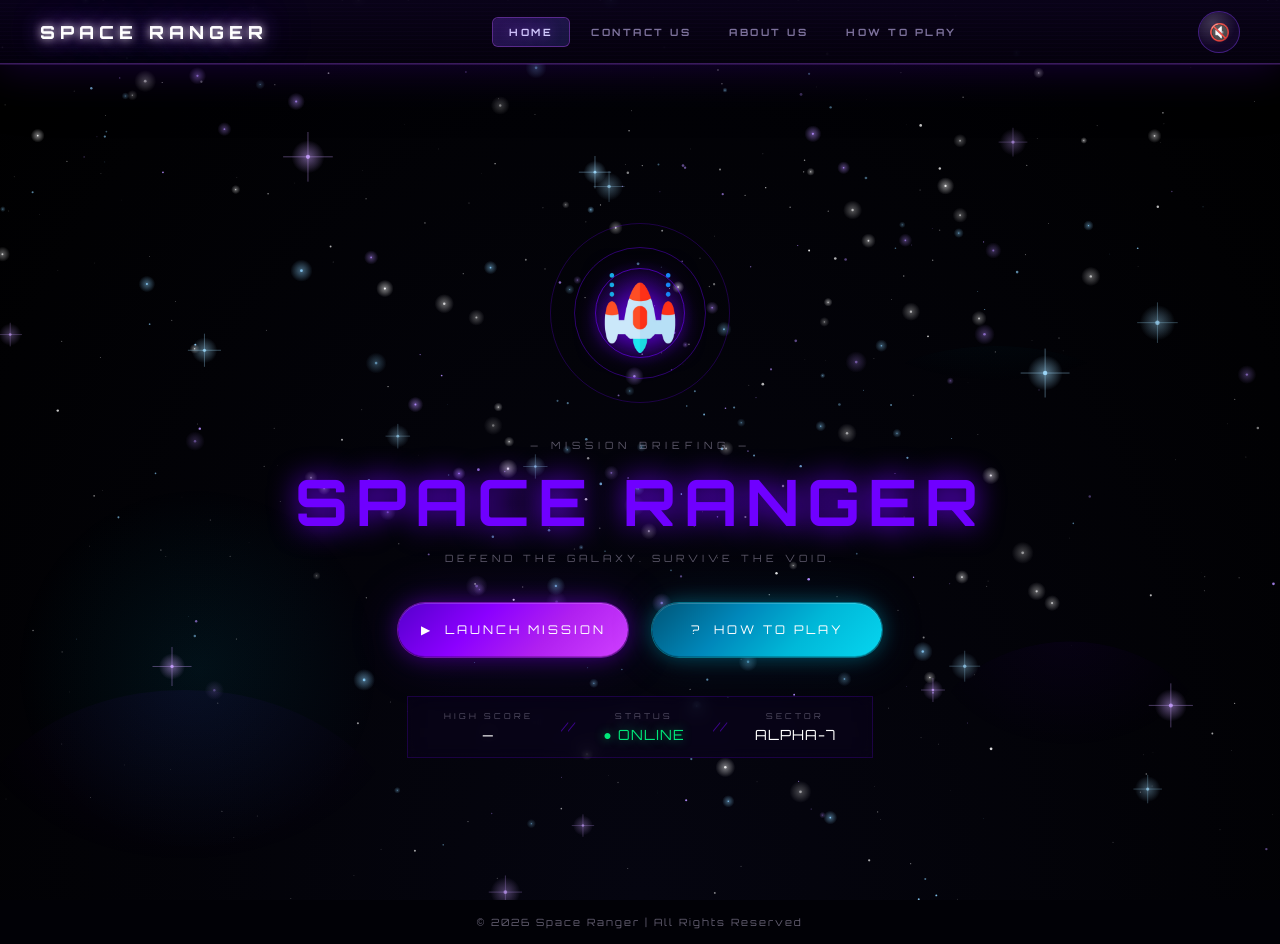
==== html/index.html @ 92e622e8 "final web assignment push" ====
<!DOCTYPE html>
<html lang="en">

<head>
    <meta charset="UTF-8">
    <meta name="viewport" content="width=device-width, initial-scale=1.0, maximum-scale=1.0">
    <title>Space Ranger</title>
    <link rel="preconnect" href="https://fonts.googleapis.com">
    <link rel="preconnect" href="https://fonts.gstatic.com" crossorigin>
    <link href="https://fonts.googleapis.com/css2?family=Share+Tech+Mono&display=swap" rel="stylesheet">
    <link rel="stylesheet" href="../css/game.css">
    <link rel="stylesheet" href="../css/index.css">
    <link rel="stylesheet" href="../css/contact.css">
    <link rel="stylesheet" href="../css/shared.css">
</head>

<body>

    <!-- ORIGINAL star canvas — untouched -->
    <canvas id="stars"></canvas>

    <!-- ORIGINAL header — untouched -->
    <header>
        <div class="logo">SPACE RANGER</div>

        <nav class="nav-links">
            <a href="index.html">Home</a>
            <a href="contact.html">Contact Us</a>
            <a href="about.html">About Us</a>
            <a href="how2play.html">How to play</a>
        </nav>

        <div class="music-controls">
            <button id="musicToggle" class="music-btn">🔇</button>
            <audio id="bgMusic" loop>
                <source src="../WebPictures/bg-music.mp3" type="audio/mpeg">
            </audio>
        </div>
    
    <!-- Mobile hamburger -->
    <button class="hamburger" id="hamburgerBtn" aria-label="Menu">
        <span></span><span></span><span></span>
    </button>
</header>

<!-- Mobile nav drawer (outside header) -->
<nav class="mobile-nav-drawer" id="mobileNavDrawer">
    <a href="index.html">Home</a>
    <a href="contact.html">Contact Us</a>
    <a href="about.html">About Us</a>
    <a href="how2play.html">How to play</a>
</nav>

    <!-- REDESIGNED hero section -->
    <section class="hero">

        <!-- Ship display with rings -->
        <div class="ship-container">
            <div class="ship-ring ship-ring--outer"></div>
            <div class="ship-ring ship-ring--mid"></div>
            <div class="ship-ring ship-ring--inner"></div>
            <div class="ship-glow"></div>
            <img src="../WebPictures/shooter.png" class="ship-img" alt="Space Ranger ship">
        </div>

        <!-- Title -->
        <div class="title-block">
            <p class="title-eyebrow">— MISSION BRIEFING —</p>
            <h1 class="heroTitle">SPACE RANGER</h1>
            <p class="title-sub">DEFEND THE GALAXY. SURVIVE THE VOID.</p>
        </div>

        <!-- Buttons -->
        <div class="btn-group">
            <button onclick="location.href='game.html'" class="heroBtn heroBtn--primary">
                <span class="heroBtn__shimmer"></span>
                <span class="heroBtn__label">▶&nbsp;&nbsp;LAUNCH MISSION</span>
            </button>

            <button onclick="location.href='how2play.html'" class="heroBtn heroBtn--secondary">
                <span class="heroBtn__shimmer"></span>
                <span class="heroBtn__label">?&nbsp;&nbsp;HOW TO PLAY</span>
            </button>
        </div>

        <!-- Stats strip -->
        <div class="stats-strip">
            <div class="stat">
                <span class="stat__label">HIGH SCORE</span>
                <span class="stat__value" id="hsDisplay">—</span>
            </div>
            <div class="stat-divider">//</div>
            <div class="stat">
                <span class="stat__label">STATUS</span>
                <span class="stat__value stat__value--online">● ONLINE</span>
            </div>
            <div class="stat-divider">//</div>
            <div class="stat">
                <span class="stat__label">SECTOR</span>
                <span class="stat__value">ALPHA-7</span>
            </div>
        </div>

    </section>

    <footer>
        © 2026 Space Ranger | All Rights Reserved
    </footer>

    <script src="../js/game.js"></script>
    <script>
        const hs = localStorage.getItem('highScore');
        const el = document.getElementById('hsDisplay');
        if (el && hs && parseInt(hs) > 0) el.textContent = parseInt(hs).toLocaleString();
    </script>

    <!-- Shared header: scroll-shrink + active nav link -->
    <script>
    (function() {
        // Scroll shrink
        window.addEventListener("scroll", function() {
            document.querySelector("header").classList.toggle("scrolled", window.scrollY > 40);
        }, { passive: true });

        // Mark current page link as active
        var links = document.querySelectorAll("header .nav-links a");
        var page  = location.pathname.split("/").pop() || "index.html";
        links.forEach(function(a) {
            if (a.getAttribute("href") === page) a.classList.add("active");
        });

        // Sync music-btn class with bgMusic element
        var bgMusic = document.getElementById("bgMusic");
        var musicBtn = document.querySelector("header .music-btn");
        if (bgMusic && musicBtn) {
            bgMusic.addEventListener("play",  function(){ musicBtn.classList.add("music-playing"); });
            bgMusic.addEventListener("pause", function(){ musicBtn.classList.remove("music-playing"); });
        }
    })();
    </script>

    <!-- Hamburger menu JS -->
    <script>
    (function() {
        var btn = document.getElementById('hamburgerBtn');
        var drawer = document.getElementById('mobileNavDrawer');
        if (!btn || !drawer) return;
        btn.addEventListener('click', function(e) {
            e.stopPropagation();
            var open = btn.classList.toggle('open');
            drawer.classList.toggle('open', open);
        });
        document.addEventListener('click', function(e) {
            if (!btn.contains(e.target) && !drawer.contains(e.target)) {
                btn.classList.remove('open');
                drawer.classList.remove('open');
            }
        });
        // Mark active link
        var links = drawer.querySelectorAll('a');
        var page = location.pathname.split('/').pop() || 'index.html';
        links.forEach(function(a) {
            if (a.getAttribute('href') === page) a.classList.add('active');
        });
    })();
    </script>
</body>
</html>
---- css/game.css ----
/* ================= CUSTOM FONT ================= */
@font-face {
    font-family: 'Orbitron';
    src: url('../Orbitron/static/Orbitron-Regular.ttf') format('truetype');
    font-weight: normal;
}
@font-face {
    font-family: 'Orbitron';
    src: url('../Orbitron/static/Orbitron-Bold.ttf') format('truetype');
    font-weight: bold;
}
@font-face {
    font-family: 'Orbitron';
    src: url('../Orbitron/static/Orbitron-ExtraBold.ttf') format('truetype');
    font-weight: 900;
}

/* ================= CSS VARIABLES ================= */
:root {
    --bg-primary: #02020d;
    --bg-glass: rgba(8, 5, 22, 0.88);
    --bg-overlay: rgba(2, 2, 13, 0.95);
    --accent-primary: #6d28d9;
    --accent-secondary: #a855f7;
    --accent-tertiary: #06b6d4;
    --accent-neon: #39ff14;
    --accent-danger: #ff2d55;
    --accent-warn: #fbbf24;
    --accent-gold: #f59e0b;
    --text-primary: #eeeaff;
    --text-secondary: rgba(200, 185, 255, 0.8);
    --text-muted: rgba(150, 130, 200, 0.6);
    --border-subtle: rgba(109, 40, 217, 0.22);
    --border-strong: rgba(168, 85, 247, 0.6);
    --shadow-card: 0 12px 48px rgba(0,0,0,0.7);
    --canvas-bg: #000006;
    --canvas-border: rgba(109, 40, 217, 0.4);
    --canvas-glow: 0 0 80px rgba(109,40,217,0.35), 0 0 160px rgba(6,182,212,0.1), inset 0 0 40px rgba(109,40,217,0.05);
    --ui-bar-bg: rgba(4, 2, 16, 0.9);
    --ui-bar-border: rgba(109, 40, 217, 0.4);
    --btn-bg: rgba(109, 40, 217, 0.12);
    --btn-border: rgba(168, 85, 247, 0.6);
    --btn-hover-bg: rgba(109, 40, 217, 0.4);
    --btn-hover-glow: 0 0 32px rgba(109,40,217,0.8), 0 0 64px rgba(109,40,217,0.3);
}

/* ================= RESET ================= */
*, *::before, *::after { box-sizing: border-box; margin: 0; padding: 0; }

/* ================= BODY ================= */
/* Base styles for all pages */
body {
    font-family: 'Orbitron', monospace;
    background: var(--bg-primary);
    color: var(--text-primary);
    -webkit-font-smoothing: antialiased;
}

/* Game page only — lock viewport, no scroll */
body.gamePage {
    overflow: hidden;
    height: 100dvh;
    width: 100vw;
    display: flex;
    flex-direction: column;
    align-items: center;
    justify-content: center;
    position: relative;
}

/* Animated background nebula mesh — game page only */
body.gamePage::before {
    content: '';
    position: fixed;
    inset: 0;
    background:
        radial-gradient(ellipse 80% 65% at 10% 50%, rgba(109,40,217,0.22) 0%, transparent 55%),
        radial-gradient(ellipse 55% 45% at 90% 15%, rgba(6,182,212,0.12) 0%, transparent 50%),
        radial-gradient(ellipse 60% 50% at 60% 90%, rgba(168,85,247,0.14) 0%, transparent 50%);
    pointer-events: none;
    z-index: 0;
    animation: nebulaDrift 18s ease-in-out infinite alternate;
}

/* Scanline CRT overlay — game page only */
body.gamePage::after {
    content: '';
    position: fixed;
    inset: 0;
    background: repeating-linear-gradient(
        0deg,
        transparent,
        transparent 2px,
        rgba(0,0,0,0.05) 2px,
        rgba(0,0,0,0.05) 4px
    );
    pointer-events: none;
    z-index: 999;
}

/* ===================== STARFIELD CANVAS ===================== */
#stars {
    position: fixed;
    inset: 0;
    width: 100%;
    height: 100%;
    z-index: 1;
    pointer-events: none;
}

/* ===================== GAME WRAPPER ===================== */
#gameWrapper {
    position: relative;
    z-index: 10;
    display: flex;
    align-items: center;
    justify-content: center;
    width: 100vw;
    height: 100dvh;
    overflow: hidden;
}

/* ===================== GAME CONTAINER =====================
   JS sets width/height dynamically based on portrait vs landscape.
   ======================================================== */
#gameContainer {
    position: relative;
    width: 1600px;   /* overridden by JS on mobile */
    height: 850px;   /* overridden by JS on mobile */
    transform-origin: center center;
    flex-shrink: 0;
    filter: drop-shadow(0 0 40px rgba(109,40,217,0.4)) drop-shadow(0 0 80px rgba(6,182,212,0.1));
}

/* ===================== CANVAS ===================== */
#gameCanvas {
    position: absolute;
    inset: 0;
    width: 100%;    /* fills gameContainer which JS sizes */
    height: 100%;
    background: var(--canvas-bg);
    border: 1.5px solid var(--canvas-border);
    border-radius: 20px;
    box-shadow: var(--canvas-glow);
    display: block;
    z-index: 0;
}

/* ===================== HUD BAR ===================== */
#ui {
    font-family: 'Orbitron', monospace;
    position: absolute;
    top: 18px;
    left: 50%;
    transform: translateX(-50%);
    z-index: 20;
    color: var(--text-primary);
    font-size: 10px;
    letter-spacing: 2px;
    background: var(--ui-bar-bg);
    padding: 10px 28px;
    border-radius: 60px;
    backdrop-filter: blur(20px);
    -webkit-backdrop-filter: blur(20px);
    border: 1px solid transparent;
    background-clip: padding-box;
    box-shadow: 0 0 30px rgba(109,40,217,0.2), var(--shadow-card), inset 0 1px 0 rgba(255,255,255,0.06);
    display: flex;
    align-items: center;
    gap: 6px;
    white-space: nowrap;
    position: absolute;
}

/* Animated glowing rim on HUD */
#ui-wrapper {
    position: absolute;
    top: 18px;
    left: 50%;
    transform: translateX(-50%);
    z-index: 20;
    border-radius: 60px;
    padding: 1px;
    background: linear-gradient(90deg, var(--accent-primary), var(--accent-tertiary), var(--accent-secondary), var(--accent-primary));
    background-size: 200% 100%;
    animation: hudRim 4s linear infinite;
}

#ui {
    position: relative;
    top: auto;
    left: auto;
    transform: none;
    border-radius: 60px;
    background: var(--ui-bar-bg);
    margin: 0;
}

.hud-label {
    color: var(--text-muted);
    font-size: 8px;
    letter-spacing: 2.5px;
    text-transform: uppercase;
}

.hud-value {
    color: var(--accent-secondary);
    font-weight: bold;
    font-size: 15px;
    text-shadow: 0 0 14px rgba(168,85,247,0.75), 0 0 28px rgba(168,85,247,0.3);
    min-width: 28px;
    text-align: right;
    font-variant-numeric: tabular-nums;
}

.hud-sep {
    width: 1px;
    height: 20px;
    background: linear-gradient(to bottom, transparent, var(--border-strong), transparent);
    margin: 0 10px;
    display: inline-block;
}

#lives {
    display: inline-flex;
    align-items: center;
    gap: 4px;
    margin-left: 4px;
}

#lives img {
    width: 18px;
    height: auto;
    filter: drop-shadow(0 0 6px rgba(255,45,85,0.8));
    transition: transform 0.2s;
}

/* ===================== CONTROL BUTTONS ===================== */
.game-controls {
    position: absolute;
    top: 18px;
    right: 18px;
    display: flex;
    gap: 10px;
    z-index: 25;
    align-items: center;
}

.ctrl-btn {
    width: 48px;
    height: 48px;
    border-radius: 50%;
    background: var(--btn-bg);
    border: 1.5px solid var(--btn-border);
    color: var(--text-primary);
    font-size: 18px;
    cursor: pointer;
    display: flex;
    justify-content: center;
    align-items: center;
    backdrop-filter: blur(16px);
    -webkit-backdrop-filter: blur(16px);
    transition: all 0.25s cubic-bezier(0.175, 0.885, 0.32, 1.275);
    box-shadow: 0 4px 16px rgba(0,0,0,0.4), inset 0 1px 0 rgba(255,255,255,0.08);
    position: relative;
    overflow: hidden;
    padding: 0;
    user-select: none;
}

.ctrl-btn::before {
    content: '';
    position: absolute;
    inset: 0;
    border-radius: 50%;
    background: radial-gradient(circle at 35% 28%, rgba(255,255,255,0.16), transparent 60%);
    pointer-events: none;
}

.ctrl-btn:hover {
    background: var(--btn-hover-bg);
    border-color: var(--accent-secondary);
    box-shadow: var(--btn-hover-glow), 0 4px 16px rgba(0,0,0,0.4);
    transform: scale(1.1);
}

.ctrl-btn:active { transform: scale(0.92); }

.music-playing {
    border-color: var(--accent-tertiary) !important;
    box-shadow: 0 0 20px rgba(6,182,212,0.6), 0 0 40px rgba(6,182,212,0.2) !important;
    animation: pulseGlow 2s ease-in-out infinite;
}

#pauseBtn img {
    width: 40%;
    height: auto;
    pointer-events: none;
    filter: brightness(0) invert(1);
    opacity: 0.88;
}

/* ===================== FLOATING SCORE POPUPS ===================== */
.score-popup {
    position: absolute;
    font-family: 'Orbitron', monospace;
    font-weight: bold;
    font-size: 18px;
    color: var(--accent-warn);
    text-shadow: 0 0 14px rgba(251,191,36,0.9);
    pointer-events: none;
    z-index: 30;
    animation: floatUp 0.9s ease-out forwards;
    letter-spacing: 2px;
}

/* ===================== LEVEL UP BANNER ===================== */
#levelBanner {
    position: absolute;
    top: 50%;
    left: 50%;
    transform: translateX(-50%) translateY(-50%);
    z-index: 50;
    font-size: 32px;
    font-weight: 900;
    letter-spacing: 8px;
    text-transform: uppercase;
    color: var(--accent-tertiary);
    text-shadow: 0 0 40px rgba(6,182,212,0.9), 0 0 80px rgba(6,182,212,0.4);
    display: none;
    white-space: nowrap;
    pointer-events: none;
}

/* ===================== OVERLAY ===================== */
#overlay {
    position: absolute;
    inset: 0;
    background: var(--bg-overlay);
    backdrop-filter: blur(18px);
    -webkit-backdrop-filter: blur(18px);
    display: none;
    justify-content: center;
    align-items: center;
    z-index: 100;
    border-radius: 20px;
    animation: overlayIn 0.3s ease forwards;
}

/* ===================== CARDS ===================== */
#pauseMenu,
#gameOver {
    font-family: 'Orbitron', monospace;
    background: var(--bg-glass);
    padding: 52px 64px;
    border-radius: 32px;
    text-align: center;
    border: 1px solid var(--border-strong);
    display: flex;
    flex-direction: column;
    align-items: center;
    gap: 14px;
    box-shadow: var(--shadow-card), 0 0 100px rgba(109,40,217,0.2), inset 0 1px 0 rgba(255,255,255,0.08);
    animation: cardPop 0.38s cubic-bezier(0.34, 1.56, 0.64, 1) forwards;
    position: relative;
    overflow: hidden;
    min-width: 360px;
}

#pauseMenu::before, #gameOver::before {
    content: '';
    position: absolute;
    top: 0; left: 0;
    width: 60px; height: 60px;
    border-top: 2px solid var(--accent-tertiary);
    border-left: 2px solid var(--accent-tertiary);
    border-radius: 32px 0 0 0;
    opacity: 0.6;
    pointer-events: none;
}

#pauseMenu::after, #gameOver::after {
    content: '';
    position: absolute;
    bottom: 0; right: 0;
    width: 60px; height: 60px;
    border-bottom: 2px solid var(--accent-primary);
    border-right: 2px solid var(--accent-primary);
    border-radius: 0 0 32px 0;
    opacity: 0.6;
    pointer-events: none;
}

#pauseMenu h2 {
    font-size: 28px;
    letter-spacing: 10px;
    margin: 0 0 8px;
    background: linear-gradient(135deg, var(--text-primary) 20%, var(--accent-secondary));
    -webkit-background-clip: text;
    -webkit-text-fill-color: transparent;
    background-clip: text;
    text-transform: uppercase;
}

/* Game over h1 — scoped to game page only */
body.gamePage h1 {
    font-family: 'Orbitron', monospace;
    font-size: 38px;
    letter-spacing: 6px;
    margin: 0 0 6px;
    color: var(--accent-danger);
    text-shadow: 0 0 40px rgba(255,45,85,0.6);
    text-transform: uppercase;
    animation: glitch 5s infinite;
    font-weight: 900;
}

#gameOver p {
    color: var(--text-secondary);
    font-size: 11px;
    letter-spacing: 3px;
    margin: 0 0 6px;
    text-transform: uppercase;
}

#finalScore {
    color: var(--accent-gold);
    font-size: 28px;
    font-weight: bold;
    text-shadow: 0 0 22px rgba(245,158,11,0.8);
    display: block;
    margin-top: 4px;
    font-variant-numeric: tabular-nums;
}

#newBestLabel {
    display: none;
    font-size: 9px;
    letter-spacing: 3px;
    color: #39ff14;
    text-shadow: 0 0 12px rgba(57,255,20,0.8);
    text-transform: uppercase;
    border: 1px solid rgba(57,255,20,0.3);
    padding: 4px 14px;
    border-radius: 20px;
    background: rgba(57,255,20,0.06);
    animation: pulse 1s ease-in-out infinite;
}
#newBestLabel.show { display: block; }

/* ===================== HERO BUTTONS ===================== */
.heroBtn {
    font-family: 'Orbitron', monospace;
    width: 220px;
    padding: 14px 20px;
    margin: 3px;
    font-size: 11px;
    letter-spacing: 2.5px;
    border: 1.5px solid var(--btn-border);
    border-radius: 60px;
    cursor: pointer;
    background: var(--btn-bg);
    color: var(--text-primary);
    position: relative;
    overflow: hidden;
    transition: all 0.3s cubic-bezier(0.175, 0.885, 0.32, 1.275);
    text-transform: uppercase;
    backdrop-filter: blur(8px);
    box-shadow: 0 4px 14px rgba(0,0,0,0.25), inset 0 1px 0 rgba(255,255,255,0.07);
}

.heroBtn::before {
    content: '';
    position: absolute;
    inset: 0;
    background: linear-gradient(135deg, var(--accent-primary), var(--accent-secondary));
    transform: translateX(-108%) skewX(-8deg);
    transition: transform 0.4s cubic-bezier(0.77,0,0.175,1);
    z-index: 0;
}

.heroBtn::after {
    content: '';
    position: absolute;
    top: 0; left: -55%;
    width: 38%; height: 100%;
    background: linear-gradient(90deg, transparent, rgba(255,255,255,0.22), transparent);
    transform: skewX(-18deg);
    transition: left 0.5s ease;
    z-index: 1;
}

.heroBtn span { position: relative; z-index: 2; }

.heroBtn:hover {
    transform: translateY(-3px) scale(1.04);
    box-shadow: var(--btn-hover-glow), 0 8px 24px rgba(0,0,0,0.3);
    border-color: var(--accent-secondary);
    color: white;
}

.heroBtn:hover::before { transform: translateX(0) skewX(-8deg); }
.heroBtn:hover::after  { left: 130%; }
.heroBtn:active { transform: translateY(0) scale(0.96); }

.heroBtn.btn-danger {
    border-color: rgba(255,45,85,0.45);
    color: rgba(255,45,85,0.9);
}
.heroBtn.btn-danger::before { background: linear-gradient(135deg, #7f1d1d, #ff2d55); }
.heroBtn.btn-danger:hover {
    border-color: #ff2d55;
    color: white;
    box-shadow: 0 0 28px rgba(255,45,85,0.5), 0 8px 24px rgba(0,0,0,0.3);
}

.heroBtn.btn-secondary {
    border-color: rgba(6,182,212,0.4);
    color: rgba(6,182,212,0.9);
}
.heroBtn.btn-secondary::before { background: linear-gradient(135deg, #0e7490, #06b6d4); }
.heroBtn.btn-secondary:hover {
    border-color: #06b6d4;
    color: white;
    box-shadow: 0 0 28px rgba(6,182,212,0.5), 0 8px 24px rgba(0,0,0,0.3);
}

/* ===================== MOBILE CONTROLS ===================== */
#mobileControls {
    display: none;
    position: fixed;
    bottom: max(20px, env(safe-area-inset-bottom, 20px));
    left: 0;
    right: 0;
    justify-content: space-between;
    align-items: flex-end;
    padding: 0 20px 12px;
    z-index: 9999;   /* above canvas scanline overlay (z-index: 999) */
    pointer-events: none; /* passthrough on container */
    touch-action: none;
}

/* Only the actual buttons receive touch */
#mobileControls .mobile-dpad,
#mobileControls .mobile-fire-btn,
#mobileControls .mobile-btn {
    pointer-events: auto;
}

.mobile-dpad {
    display: flex;
    gap: 12px;
}

.mobile-btn {
    width: 76px;
    height: 76px;
    border-radius: 50%;
    background: rgba(109,40,217,0.2);
    border: 2px solid rgba(168,85,247,0.5);
    color: var(--text-primary);
    font-size: 26px;
    display: flex;
    align-items: center;
    justify-content: center;
    touch-action: none;
    user-select: none;
    backdrop-filter: blur(12px);
    transition: background 0.1s, transform 0.1s;
    -webkit-tap-highlight-color: transparent;
    cursor: pointer;
}

.mobile-btn.pressed {
    background: rgba(109,40,217,0.5);
    transform: scale(0.9);
    box-shadow: 0 0 24px rgba(109,40,217,0.7);
}

.mobile-fire-btn {
    width: 96px;
    height: 96px;
    background: rgba(255,45,85,0.2);
    border-color: rgba(255,45,85,0.5);
    font-size: 32px;
}

.mobile-fire-btn.pressed {
    background: rgba(255,45,85,0.45);
    box-shadow: 0 0 28px rgba(255,45,85,0.8);
}

/* ===================== NAV ===================== */
header {
    display: flex;
    justify-content: space-between;
    align-items: center;
    padding: 14px 5%;
    background: var(--bg-glass);
    backdrop-filter: blur(15px);
    border-bottom: 1px solid var(--border-subtle);
    position: sticky;
    top: 0;
    z-index: 1000;
}

.logo {
    font-family: 'Orbitron', sans-serif;
    font-size: 22px;
    font-weight: 900;
    color: var(--text-primary);
    letter-spacing: 3px;
    text-shadow: 0 0 14px rgba(109,40,217,0.7);
    cursor: pointer;
}

.nav-links { display: flex; gap: 40px; }

.nav-links a {
    font-family: 'Orbitron', sans-serif;
    text-decoration: none;
    color: var(--text-secondary);
    font-size: 13px;
    text-transform: uppercase;
    letter-spacing: 1.5px;
    position: relative;
    padding: 5px 0;
    transition: color 0.3s;
}

.nav-links a:hover { color: var(--accent-secondary); }

.nav-links a::after {
    content: '';
    position: absolute;
    width: 0; height: 2px;
    bottom: 0; left: 0;
    background: linear-gradient(90deg, var(--accent-primary), var(--accent-tertiary));
    transition: width 0.3s ease;
}

.nav-links a:hover::after { width: 100%; }

/* ===================== ANIMATIONS ===================== */
@keyframes nebulaDrift {
    0%   { opacity: 0.8; }
    100% { opacity: 1; }
}

@keyframes hudRim {
    0%   { background-position: 0% 0%; }
    100% { background-position: 200% 0%; }
}

@keyframes screenShake {
    0%   { transform: translate(0,0) rotate(0deg); }
    15%  { transform: translate(-4px,-3px) rotate(-0.6deg); }
    30%  { transform: translate(4px,3px) rotate(0.6deg); }
    50%  { transform: translate(-3px,2px) rotate(-0.3deg); }
    70%  { transform: translate(3px,-2px) rotate(0.2deg); }
    90%  { transform: translate(-1px,1px) rotate(-0.1deg); }
    100% { transform: translate(0,0) rotate(0deg); }
}

@keyframes pulseGlow {
    0%,100% { box-shadow: 0 0 10px rgba(6,182,212,0.4); }
    50%      { box-shadow: 0 0 28px rgba(6,182,212,0.9), 0 0 50px rgba(6,182,212,0.3); }
}

@keyframes pulse {
    0%,100% { opacity: 1; }
    50%      { opacity: 0.5; }
}

@keyframes cardPop {
    from { opacity: 0; transform: scale(0.85) translateY(20px); }
    to   { opacity: 1; transform: scale(1) translateY(0); }
}

@keyframes overlayIn {
    from { opacity: 0; }
    to   { opacity: 1; }
}

@keyframes floatUp {
    0%   { opacity: 1; transform: translateY(0) scale(1); }
    100% { opacity: 0; transform: translateY(-64px) scale(0.75); }
}

@keyframes glitch {
    0%,88%,100% { clip-path: none; transform: none; }
    90% { clip-path: polygon(0 10%,100% 10%,100% 30%,0 30%); transform: translateX(-5px); }
    92% { clip-path: polygon(0 55%,100% 55%,100% 75%,0 75%); transform: translateX(5px); }
    94% { clip-path: polygon(0 38%,100% 38%,100% 52%,0 52%); transform: translateX(-3px); }
    96% { clip-path: none; transform: none; }
}

@keyframes levelFlash {
    0%   { opacity: 0; transform: translateX(-50%) translateY(-50%) scale(0.4); }
    30%  { opacity: 1; transform: translateX(-50%) translateY(-50%) scale(1.1); }
    60%  { opacity: 1; transform: translateX(-50%) translateY(-50%) scale(1); }
    100% { opacity: 0; transform: translateX(-50%) translateY(-50%) scale(1.2); }
}

.shake-effect { animation: screenShake 0.45s ease-out; }

/* ===================== RESPONSIVE — MOBILE PORTRAIT ===================== */

@media (max-width: 900px), (pointer: coarse) {

    /* Body: lock to viewport, no scroll, no overflow */
    body.gamePage {
        overflow: hidden;
        width: 100vw;
        height: 100dvh;
        display: flex;
        align-items: center;
        justify-content: center;
    }

    /* Wrapper fills entire screen */
    #gameWrapper {
        width: 100vw;
        height: 100dvh;
        overflow: hidden;
    }

    /* Canvas: no rounded corners, no border — edge to edge */
    #gameCanvas {
        border-radius: 0 !important;
        border: none !important;
        box-shadow: none !important;
    }

    /* HUD: smaller, stays inside portrait canvas */
    #ui-wrapper {
        top: 10px;
        left: 50%;
        transform: translateX(-50%);
    }
    #ui {
        font-size: 7px;
        padding: 6px 12px;
        gap: 4px;
        white-space: nowrap;
    }
    .hud-value  { font-size: 11px; min-width: 20px; }
    .hud-sep    { margin: 0 5px; height: 16px; }
    #lives img  { width: 14px; }

    /* Pause/music buttons — top right, smaller */
    .game-controls {
        top: 8px;
        right: 8px;
        gap: 6px;
    }
    .ctrl-btn {
        width: 36px;
        height: 36px;
        font-size: 14px;
    }

    /* ── MOBILE CONTROLS — portrait layout ──
       Left side:  ◀  ▶  (stacked vertically or side by side)
       Right side: 🔥 fire button
       Positioned at the very bottom corners, floating over the canvas
    ─────────────────────────────────────────── */
    #mobileControls {
        display: flex;
        position: fixed;
        bottom: 0;
        left: 0;
        right: 0;
        height: 130px;
        justify-content: space-between;
        align-items: flex-end;
        padding: 0 16px 20px;
        z-index: 9999;
        pointer-events: none;
        background: linear-gradient(to top, rgba(0,0,0,0.45) 0%, transparent 100%);
    }

    #mobileControls .mobile-dpad,
    #mobileControls .mobile-fire-btn,
    #mobileControls .mobile-btn {
        pointer-events: auto;
    }

    /* D-pad: left and right arrows side by side on left */
    .mobile-dpad {
        display: flex;
        flex-direction: row;
        gap: 10px;
        align-items: flex-end;
    }

    .mobile-btn {
        width: 72px;
        height: 72px;
        border-radius: 50%;
        background: rgba(109, 40, 217, 0.25);
        border: 2px solid rgba(168, 85, 247, 0.6);
        color: var(--text-primary);
        font-size: 24px;
        display: flex;
        align-items: center;
        justify-content: center;
        touch-action: none;
        user-select: none;
        -webkit-user-select: none;
        backdrop-filter: blur(10px);
        -webkit-backdrop-filter: blur(10px);
        transition: background 0.1s, transform 0.1s;
        -webkit-tap-highlight-color: transparent;
        cursor: pointer;
        box-shadow: 0 4px 20px rgba(109, 40, 217, 0.3);
    }

    .mobile-btn.pressed {
        background: rgba(109, 40, 217, 0.6);
        transform: scale(0.88);
        box-shadow: 0 0 28px rgba(109, 40, 217, 0.8);
    }

    /* Fire button — right side, bigger */
    .mobile-fire-btn {
        width: 88px;
        height: 88px;
        font-size: 30px;
        background: rgba(255, 45, 85, 0.25);
        border-color: rgba(255, 45, 85, 0.6);
        box-shadow: 0 4px 20px rgba(255, 45, 85, 0.3);
    }

    .mobile-fire-btn.pressed {
        background: rgba(255, 45, 85, 0.55);
        box-shadow: 0 0 32px rgba(255, 45, 85, 0.9);
    }

    /* Overlay cards: fit portrait width */
    #pauseMenu,
    #gameOver {
        padding: 28px 20px;
        min-width: 0;
        width: calc(100% - 48px);
        max-width: 340px;
        gap: 10px;
        border-radius: 20px;
    }

    #pauseMenu h2     { font-size: 18px; letter-spacing: 5px; }
    body.gamePage h1  { font-size: 22px; letter-spacing: 3px; }
    #finalScore       { font-size: 20px; }

    .heroBtn {
        width: 100%;
        max-width: 220px;
        font-size: 9px;
        padding: 12px 16px;
    }
}

/* Extra small phones */
@media (max-width: 380px) {
    .mobile-btn       { width: 62px; height: 62px; font-size: 20px; }
    .mobile-fire-btn  { width: 76px; height: 76px; font-size: 26px; }
    #mobileControls   { padding: 0 10px 14px; height: 110px; }
}
---- css/index.css ----
/* =========================================
    CUSTOM FONTS
========================================= */
@font-face {
    font-family: 'Orbitron';
    src: url('../Orbitron/static/Orbitron-Regular.ttf') format('truetype');
    font-weight: normal;
    font-style: normal;
}

/* =========================================
    GLOBAL STYLES  (unchanged)
========================================= */
* {
    margin: 0;
    padding: 0;
    box-sizing: border-box;
}

html, body {
    min-height: 100%;
    overflow-y: auto;
    overflow-x: hidden;
    display: flex;
    flex-direction: column;
    font-family: 'Orbitron', Arial, sans-serif;
}

footer {
    padding: 10px;
    text-align: center;
    color: white;
    background: rgba(0, 0, 0, 0.5);
    font-family: 'Orbitron', sans-serif;
    font-size: 11px;
    letter-spacing: 2px;
}

/* =========================================
    CANVAS STAR BACKGROUND  (unchanged)
========================================= */
#stars {
    position: fixed;
    top: 0;
    left: 0;
    width: 100%;
    height: 100%;
    z-index: -1;
    background: radial-gradient(ellipse at bottom, #050510 0%, #000000 100%);
}

/* =========================================
    HEADER  (unchanged)
========================================= */
header {
    position: fixed;
    top: 0; left: 0; right: 0;
    z-index: 100;
    display: flex;
    align-items: center;
    justify-content: space-between;
    padding: 0 32px;
    height: 60px;
    background: rgba(0, 0, 0, 0.6);
    backdrop-filter: blur(10px);
    border-bottom: 1px solid rgba(111, 0, 255, 0.3);
}

.logo {
    font-family: 'Orbitron', sans-serif;
    font-size: 16px;
    letter-spacing: 4px;
    color: white;
}

.nav-links {
    display: flex;
    gap: 6px;
}

.nav-links a {
    font-family: 'Orbitron', sans-serif;
    font-size: 11px;
    letter-spacing: 1px;
    color: rgba(200, 190, 220, 0.6);
    text-decoration: none;
    padding: 6px 14px;
    transition: color 0.2s;
}

.nav-links a:hover {
    color: white;
}

.music-controls {
    display: flex;
    align-items: center;
}

.music-btn {
    background: transparent;
    border: 1px solid rgba(111, 0, 255, 0.3);
    padding: 6px 12px;
    font-size: 16px;
    cursor: pointer;
    color: white;
    transition: border-color 0.2s;
}

.music-btn:hover {
    border-color: rgb(111, 0, 255);
}

/* =========================================
    HERO SECTION
========================================= */
.hero {
    flex: 1;
    min-height: 100vh;
    padding-top: 80px;
    display: flex;
    flex-direction: column;
    align-items: center;
    justify-content: center;
    gap: 36px;
    text-align: center;
    color: white;
    position: relative;
}

/* =========================================
    SHIP DISPLAY
========================================= */
.ship-container {
    position: relative;
    width: 180px;
    height: 180px;
    display: flex;
    align-items: center;
    justify-content: center;
}

.ship-ring {
    position: absolute;
    border-radius: 50%;
    border: 1px solid rgba(111, 0, 255, 0.25);
    animation: ringPulse 4s ease-in-out infinite;
}

.ship-ring--outer { width: 180px; height: 180px; animation-delay: 0s; }
.ship-ring--mid   { width: 132px; height: 132px; animation-delay: 0.6s; border-color: rgba(111,0,255,0.4); }
.ship-ring--inner { width: 90px;  height: 90px;  animation-delay: 1.2s; border-color: rgba(111,0,255,0.6); }

@keyframes ringPulse {
    0%, 100% { opacity: 0.35; transform: scale(1); }
    50%       { opacity: 1;   transform: scale(1.05); }
}

.ship-glow {
    position: absolute;
    width: 110px;
    height: 110px;
    border-radius: 50%;
    background: radial-gradient(circle, rgba(111,0,255,0.35) 0%, transparent 70%);
    animation: glowBreath 3s ease-in-out infinite;
}

@keyframes glowBreath {
    0%, 100% { opacity: 0.5; transform: scale(1); }
    50%       { opacity: 1;   transform: scale(1.25); }
}

.ship-img {
    width: 80px;
    height: 80px;
    object-fit: contain;
    position: relative;
    z-index: 2;
    filter: drop-shadow(0 0 14px rgba(111, 0, 255, 0.9));
    animation: shipHover 3s ease-in-out infinite;
}

@keyframes shipHover {
    0%, 100% { transform: translateY(0px); }
    50%       { transform: translateY(-8px); }
}

/* =========================================
    TITLE BLOCK
========================================= */
.title-block {
    display: flex;
    flex-direction: column;
    align-items: center;
    gap: 10px;
}

.title-eyebrow {
    font-family: 'Orbitron', sans-serif;
    font-size: 10px;
    letter-spacing: 5px;
    color: rgba(200, 190, 220, 0.45);
}

.heroTitle {
    font-family: 'Orbitron', sans-serif;
    font-size: 64px;
    letter-spacing: 8px;
    color: rgb(111, 0, 255);
    text-shadow:
        0 0 20px rgba(111, 0, 255, 0.6),
        0 0 60px rgba(111, 0, 255, 0.2);
    animation: titleGlow 3s ease-in-out infinite;
}

@keyframes titleGlow {
    0%, 100% { text-shadow: 0 0 18px rgba(111,0,255,0.5), 0 0 50px rgba(111,0,255,0.15); }
    50%       { text-shadow: 0 0 30px rgba(111,0,255,0.9), 0 0 80px rgba(111,0,255,0.4); }
}

.title-sub {
    font-family: 'Orbitron', sans-serif;
    font-size: 10px;
    letter-spacing: 4px;
    color: rgba(200, 190, 220, 0.45);
}

/* =========================================
    BUTTONS
========================================= */
.btn-group {
    display: flex;
    gap: 18px;
    flex-wrap: wrap;
    justify-content: center;
}

.heroBtn {
    position: relative;
    width: 230px;
    height: 54px;
    background: transparent;
    border: none;
    padding: 0;
    overflow: hidden;
    font-family: 'Orbitron', sans-serif;
    font-size: 12px;
    letter-spacing: 3px;
    color: white;
    cursor: pointer;
    transition: transform 0.15s;
}

.heroBtn:hover  { transform: translateY(-3px); }
.heroBtn:active { transform: translateY(0) scale(0.97); }

/* Shimmer sweep */
.heroBtn__shimmer {
    position: absolute;
    inset: 0;
    background: linear-gradient(90deg, transparent 0%, rgba(255,255,255,0.08) 50%, transparent 100%);
    transform: translateX(-100%) skewX(-15deg);
    transition: transform 0.55s ease;
    pointer-events: none;
}

.heroBtn:hover .heroBtn__shimmer {
    transform: translateX(200%) skewX(-15deg);
}

.heroBtn__label {
    position: relative;
    z-index: 1;
    display: flex;
    align-items: center;
    justify-content: center;
    width: 100%;
    height: 100%;
}

/* Primary */
.heroBtn--primary {
    outline: 1px solid rgb(111, 0, 255);
    background: rgba(111, 0, 255, 0.08);
    box-shadow: 0 0 0 1px rgba(111,0,255,0.15), inset 0 0 24px rgba(111,0,255,0.06);
}

.heroBtn--primary:hover {
    background: rgba(111, 0, 255, 0.18);
    box-shadow:
        0 0 0 1px rgba(111,0,255,0.9),
        0 0 28px rgba(111,0,255,0.45),
        inset 0 0 20px rgba(111,0,255,0.12);
}

/* Secondary */
.heroBtn--secondary {
    outline: 1px solid rgba(200, 190, 220, 0.25);
    background: rgba(255,255,255,0.03);
}

.heroBtn--secondary:hover {
    outline-color: rgba(200, 190, 220, 0.6);
    background: rgba(255,255,255,0.07);
    box-shadow: 0 0 18px rgba(200,190,220,0.1);
}

/* =========================================
    STATS STRIP
========================================= */
.stats-strip {
    display: flex;
    align-items: center;
    gap: 28px;
    padding: 14px 36px;
    border: 1px solid rgba(111, 0, 255, 0.2);
    background: rgba(111, 0, 255, 0.04);
    backdrop-filter: blur(8px);
}

.stat {
    display: flex;
    flex-direction: column;
    align-items: center;
    gap: 5px;
}

.stat__label {
    font-family: 'Orbitron', sans-serif;
    font-size: 8px;
    letter-spacing: 3px;
    color: rgba(200, 190, 220, 0.4);
}

.stat__value {
    font-family: 'Orbitron', sans-serif;
    font-size: 14px;
    color: white;
    letter-spacing: 1px;
}

.stat__value--online {
    color: #00e87a;
    text-shadow: 0 0 10px rgba(0, 232, 122, 0.5);
    animation: onlinePulse 2s ease-in-out infinite;
}

@keyframes onlinePulse {
    0%, 100% { opacity: 0.8; }
    50%       { opacity: 1; }
}

.stat-divider {
    font-family: 'Orbitron', sans-serif;
    font-size: 14px;
    color: rgba(111, 0, 255, 0.5);
    line-height: 1;
}

/* =========================================
    RESPONSIVE
========================================= */
@media (max-width: 600px) {
    .heroTitle { font-size: 40px; letter-spacing: 5px; }
    .heroBtn   { width: 190px; font-size: 10px; }
    .stats-strip { gap: 14px; padding: 12px 18px; }
    /* nav handled by shared.css hamburger */
}
---- css/contact.css ----
/* =========================================
   CUSTOM FONTS
========================================= */
@font-face {
    font-family: 'Orbitron';
    src: url('../Orbitron/static/Orbitron-Regular.ttf') format('truetype');
    font-weight: normal;
    font-style: normal;
}

/* =========================================
   RESET & BASE
========================================= */
*, *::before, *::after { margin: 0; padding: 0; box-sizing: border-box; }

html, body {
    min-height: 100%;
    overflow-x: hidden;
    overflow-y: auto;
    font-family: 'Orbitron', Arial, sans-serif;
    color: white;
}

/* =========================================
   STAR CANVAS — untouched
========================================= */
#stars {
    position: fixed;
    top: 0; left: 0;
    width: 100%; height: 100%;
    z-index: -1;
    background: radial-gradient(ellipse at bottom, #050510 0%, #000000 100%);
    pointer-events: none;
}

/* =========================================
   CONTACT HERO
========================================= */
.contactHero {
    padding: 140px 8% 80px;
    min-height: 100vh;
    display: flex;
    flex-direction: column;
    align-items: center;
    gap: 14px;
    color: white;
}

.page-eyebrow {
    font-family: 'Share Tech Mono', 'Orbitron', monospace;
    font-size: 10px;
    letter-spacing: 5px;
    color: rgba(200, 190, 220, 0.45);
}

.contactTitle {
    font-family: 'Orbitron', sans-serif;
    font-size: 56px;
    letter-spacing: 6px;
    color: white;
    margin-bottom: 10px;
}

.contactTitle--accent {
    color: rgb(111, 0, 255);
    text-shadow:
        0 0 20px rgba(111, 0, 255, 0.6),
        0 0 60px rgba(111, 0, 255, 0.2);
}

/* =========================================
   CENTER PHOTO
========================================= */
.centerPhoto {
    width: 100%;
    max-width: 820px;
    height: 400px;
    margin: 20px 0 48px;
    position: relative;
    overflow: hidden;
    border: 1px solid rgba(111, 0, 255, 0.25);
}

.centerPhoto img {
    width: 100%;
    height: 100%;
    object-fit: cover;
    display: block;
    filter: brightness(0.7) saturate(0.8);
    transition: filter 0.4s;
}

.centerPhoto:hover img {
    filter: brightness(0.85) saturate(1);
}

/* Purple tint overlay */
.centerPhoto__overlay {
    position: absolute;
    inset: 0;
    background: linear-gradient(
        to bottom,
        rgba(111, 0, 255, 0.08) 0%,
        transparent 40%,
        rgba(4, 4, 15, 0.6) 100%
    );
    z-index: 1;
    pointer-events: none;
}

/* Label badge */
.centerPhoto__label {
    position: absolute;
    bottom: 16px;
    left: 20px;
    z-index: 2;
    font-family: 'Share Tech Mono', monospace;
    font-size: 10px;
    letter-spacing: 3px;
    color: rgba(200, 190, 220, 0.6);
    background: rgba(4, 4, 15, 0.7);
    padding: 5px 12px;
    border-left: 2px solid rgb(111, 0, 255);
}

/* =========================================
   CONTACT INFO
========================================= */
.contactInfo {
    max-width: 820px;
    width: 100%;
    text-align: center;
}

.contactDescription {
    font-size: 12px;
    letter-spacing: 1px;
    line-height: 2;
    color: rgba(200, 190, 220, 0.6);
    margin-bottom: 40px;
}

/* Grid */
.infoGrid {
    display: grid;
    grid-template-columns: repeat(auto-fit, minmax(220px, 1fr));
    gap: 16px;
}

/* Card */
.infoItem {
    display: flex;
    align-items: flex-start;
    gap: 16px;
    padding: 22px 20px;
    background: rgba(111, 0, 255, 0.04);
    border: 1px solid rgba(111, 0, 255, 0.18);
    backdrop-filter: blur(10px);
    text-align: left;
    transition: border-color 0.3s, transform 0.25s, box-shadow 0.3s;
}

.infoItem:hover {
    transform: translateY(-4px);
    border-color: rgba(111, 0, 255, 0.6);
    box-shadow: 0 0 24px rgba(111, 0, 255, 0.2);
}

.infoItem__icon {
    font-size: 22px;
    flex-shrink: 0;
    width: 44px;
    height: 44px;
    display: flex;
    align-items: center;
    justify-content: center;
    border: 1px solid rgba(111, 0, 255, 0.25);
    background: rgba(111, 0, 255, 0.08);
}

.infoItem__body {
    display: flex;
    flex-direction: column;
    gap: 6px;
}

.infoItem__label {
    font-family: 'Share Tech Mono', monospace;
    font-size: 9px;
    letter-spacing: 3px;
    color: rgba(200, 190, 220, 0.4);
}

.infoItem__value {
    font-size: 12px;
    letter-spacing: 1px;
    line-height: 1.7;
    color: rgba(220, 210, 240, 0.85);
}

/* =========================================
   FOOTER
========================================= */
footer {
    text-align: center;
    padding: 16px;
    background: rgba(0, 0, 0, 0.5);
    color: rgba(200, 190, 220, 0.5);
    font-family: 'Orbitron', sans-serif;
    font-size: 10px;
    letter-spacing: 2px;
}

/* =========================================
   RESPONSIVE
========================================= */
@media (max-width: 600px) {
    .contactTitle { font-size: 36px; }
    .centerPhoto  { height: 220px; }
    .infoGrid     { grid-template-columns: 1fr; }
}

/* =========================================
   ENHANCED RESPONSIVE
========================================= */
@media (max-width: 768px) {
    .contactHero { padding: 90px 5% 60px; }
    .contactTitle { font-size: 36px; letter-spacing: 3px; }
    .centerPhoto { height: 200px; }
    .infoGrid { grid-template-columns: 1fr; }
    .contactDescription { font-size: 11px; }
}

@media (max-width: 480px) {
    .contactTitle { font-size: 26px; letter-spacing: 2px; }
    .centerPhoto { height: 160px; }
}
---- css/shared.css ----
/* =====================================================
   SHARED.CSS  —  Space Ranger  |  Loaded LAST
   Fixes: light-mode colors, no button movement,
          unified header, advanced effects
===================================================== */





/* Body background */

/* Stars canvas — light sky instead of black void */

/* Footer */

/* Page eyebrow labels */

/* ── Index page ── */

/* ── About page ── */

/* ── Contact page ── */

/* ── How-to-play page ── */

/* ── Game page ── */

/* ─────────────────────────────────────────────────
   HEADER RESET  — wipe conflicting rules from
   game.css  and  index.css
───────────────────────────────────────────────────*/
header,
header .logo,
header .nav-links,
header .nav-links a,
header .music-controls,
header .music-btn {
    all: unset;
    box-sizing: border-box;
}

/* ─────────────────────────────────────────────────
   HEADER SHELL
───────────────────────────────────────────────────*/
header {
    position: fixed;
    top: 0; left: 0; right: 0;
    z-index: 2000;
    display: flex;
    align-items: center;
    justify-content: space-between;
    padding: 0 40px;
    height: 64px;
    background: linear-gradient(180deg,
        rgba(10, 3, 26, 0.93) 0%,
        rgba(5, 1, 15, 0.84) 100%);
    backdrop-filter: blur(22px) saturate(1.5);
    -webkit-backdrop-filter: blur(22px) saturate(1.5);
    border-bottom: 1px solid rgba(168, 85, 247, 0.3);
    box-shadow:
        0 1px 0 rgba(168, 85, 247, 0.18),
        0 4px 40px rgba(111, 0, 255, 0.2),
        0 8px 60px rgba(0, 0, 0, 0.45);
    transition: height 0.35s ease, background 0.35s ease, box-shadow 0.35s ease;
    overflow: hidden;
}



/* Animated shimmer sweep */
header::after {
    content: '';
    position: absolute;
    bottom: -1px; left: -100%;
    width: 60%; height: 1px;
    background: linear-gradient(90deg,
        transparent,
        rgba(168, 85, 247, 0.9) 30%,
        rgba(6, 182, 212, 0.8) 70%,
        transparent);
    animation: headerBorderSlide 5s linear infinite;
    pointer-events: none;
}

@keyframes headerBorderSlide {
    0%   { left: -80%; }
    100% { left: 120%; }
}

/* Scanline texture */
header::before {
    content: '';
    position: absolute;
    inset: 0;
    background: repeating-linear-gradient(
        0deg,
        transparent, transparent 3px,
        rgba(124, 58, 237, 0.022) 3px,
        rgba(124, 58, 237, 0.022) 4px
    );
    pointer-events: none;
    z-index: 0;
}

header > * { position: relative; z-index: 1; }

/* Scroll-shrink state */
header.scrolled {
    height: 50px;
    background: linear-gradient(180deg,
        rgba(6, 1, 18, 0.97) 0%,
        rgba(3, 0, 10, 0.96) 100%);
    box-shadow:
        0 1px 0 rgba(168, 85, 247, 0.4),
        0 4px 50px rgba(111, 0, 255, 0.36),
        0 12px 60px rgba(0, 0, 0, 0.65);
}

/* ─────────────────────────────────────────────────
   LOGO
───────────────────────────────────────────────────*/
header .logo {
    display: block;
    font-family: 'Orbitron', sans-serif;
    font-size: 18px;
    font-weight: 900;
    letter-spacing: 5px;
    color: #fff;
    cursor: pointer;
    user-select: none;
    text-transform: uppercase;
    text-shadow:
        0 0 8px rgba(255,255,255,0.9),
        0 0 22px rgba(168, 85, 247, 0.95),
        0 0 50px rgba(124, 58, 237, 0.55),
        0 0 90px rgba(124, 58, 237, 0.2);
    animation: logoPulse 4s ease-in-out infinite;
    transition: letter-spacing 0.4s ease;
}

header .logo:hover {
    letter-spacing: 8px;
}

@keyframes logoPulse {
    0%,100% {
        text-shadow:
            0 0 8px rgba(255,255,255,0.9),
            0 0 22px rgba(168,85,247,0.95),
            0 0 50px rgba(124,58,237,0.55),
            0 0 90px rgba(124,58,237,0.2);
    }
    50% {
        text-shadow:
            0 0 14px #fff,
            0 0 34px rgba(192,132,252,1),
            0 0 72px rgba(168,85,247,0.88),
            0 0 130px rgba(6,182,212,0.3);
    }
}
@keyframes logoPulseLight {
    0%,100% {
        text-shadow:
            0 0 10px rgba(91,33,182,0.5),
            0 0 28px rgba(91,33,182,0.25);
    }
    50% {
        text-shadow:
            0 0 14px rgba(124,58,237,0.7),
            0 0 38px rgba(91,33,182,0.38);
    }
}

/* ─────────────────────────────────────────────────
   NAV LINKS
───────────────────────────────────────────────────*/
header .nav-links {
    display: flex;
    align-items: center;
    gap: 4px;
}

header .nav-links a {
    display: inline-block;
    font-family: 'Orbitron', sans-serif;
    font-size: 10px;
    font-weight: 600;
    letter-spacing: 2.5px;
    text-transform: uppercase;
    color: rgba(210, 195, 255, 0.58);
    text-decoration: none;
    padding: 8px 16px;
    border-radius: 6px;
    border: 1px solid transparent;
    position: relative;
    overflow: hidden;
    cursor: pointer;
    transition: color 0.3s ease, border-color 0.3s ease, background 0.3s ease;
}

/* Glass fill on hover */
header .nav-links a::before {
    content: '';
    position: absolute;
    inset: 0;
    border-radius: 6px;
    background: linear-gradient(135deg,
        rgba(124, 58, 237, 0.18),
        rgba(6, 182, 212, 0.07));
    opacity: 0;
    transition: opacity 0.3s ease;
}

/* Gradient underline */
/* header .nav-links a::after {
    content: '';
    position: absolute;
    bottom: 5px; left: 16px; right: 16px;
    height: 1.5px;
    background: linear-gradient(90deg, #7c3aed, #a855f7, #06b6d4);
    border-radius: 2px;
    transform: scaleX(0);
    transform-origin: left;
    transition: transform 0.35s cubic-bezier(0.23, 1, 0.32, 1);
} */

header .nav-links a:hover {
    color: #fff;
    border-color: rgba(124, 58, 237, 0.3);
}
header .nav-links a:hover::before { opacity: 1; }
header .nav-links a:hover::after  { transform: scaleX(1); }

/* Active page */
header .nav-links a.active {
    color: #e0d4ff;
    border-color: rgba(168, 85, 247, 0.45);
    background: rgba(124, 58, 237, 0.15);
    text-shadow: 0 0 12px rgba(168, 85, 247, 0.65);
}
header .nav-links a.active::before { opacity: 1; }
header .nav-links a.active::after  { transform: scaleX(1); }

/* ─────────────────────────────────────────────────
   MUSIC BUTTON
───────────────────────────────────────────────────*/
header .music-controls {
    display: flex;
    align-items: center;
}

header .music-btn {
    display: flex;
    align-items: center;
    justify-content: center;
    width: 42px;
    height: 42px;
    border-radius: 50%;
    background: rgba(124, 58, 237, 0.1);
    border: 1.5px solid rgba(124, 58, 237, 0.45);
    font-size: 17px;
    cursor: pointer;
    color: white;
    position: relative;
    overflow: hidden;
    transition:
        transform 0.3s cubic-bezier(0.34, 1.56, 0.64, 1),
        border-color 0.25s,
        background 0.25s,
        box-shadow 0.25s;
}

header .music-btn::before {
    content: '';
    position: absolute;
    inset: 0;
    border-radius: 50%;
    background: radial-gradient(circle at 35% 28%,
        rgba(255,255,255,0.18), transparent 60%);
    pointer-events: none;
}

header .music-btn:hover {
    transform: scale(1.16);
    background: rgba(124, 58, 237, 0.28);
    border-color: rgba(192, 132, 252, 0.85);
    box-shadow:
        0 0 18px rgba(168, 85, 247, 0.65),
        0 0 40px rgba(124, 58, 237, 0.3);
}

header .music-btn.music-playing {
    border-color: rgba(6, 182, 212, 0.8);
    animation: musicRingPulse 2.2s ease-in-out infinite;
}

@keyframes musicRingPulse {
    0%,100% { box-shadow: 0 0 10px rgba(6,182,212,0.4),  0 0 0 0 rgba(6,182,212,0.22); }
    50%      { box-shadow: 0 0 24px rgba(6,182,212,0.72), 0 0 0 7px rgba(6,182,212,0); }
}

/* ─────────────────────────────────────────────────
   HERO BUTTONS (index page)
   NO translateY / scale movement on hover —
   only glow + shimmer change
───────────────────────────────────────────────────*/
.heroBtn--primary,
.heroBtn--secondary {
    border: none !important;
    outline: none !important;
    /* Lock size — no movement */
    transform: none !important;
    transition: box-shadow 0.3s ease, background 0.3s ease !important;
}

.heroBtn--primary {
    background: linear-gradient(135deg,
        #5500cc 0%, #8b00ff 35%, #b020f0 65%, #d040ff 100%) !important;
    box-shadow:
        0 0 0 1px rgba(176, 32, 240, 0.55),
        0 0 22px rgba(124, 0, 255, 0.45),
        0 0 55px rgba(124, 0, 255, 0.18),
        0 4px 18px rgba(0,0,0,0.38),
        inset 0 1px 0 rgba(255,255,255,0.18),
        inset 0 -1px 0 rgba(0,0,0,0.22) !important;
    color: #fff !important;
}
.heroBtn--primary:hover {
    background: linear-gradient(135deg,
        #6600ee 0%, #a020ff 35%, #c840ff 65%, #e860ff 100%) !important;
    box-shadow:
        0 0 0 1px rgba(210, 80, 255, 0.88),
        0 0 36px rgba(168, 0, 255, 0.75),
        0 0 80px rgba(124, 0, 255, 0.3),
        0 4px 18px rgba(0,0,0,0.38),
        inset 0 1px 0 rgba(255,255,255,0.22),
        inset 0 -1px 0 rgba(0,0,0,0.18) !important;
}
.heroBtn--primary:active {
    transform: scale(0.97) !important;
}

.heroBtn--secondary {
    background: linear-gradient(135deg,
        #005577 0%, #0088bb 35%, #00b8d8 65%, #06d6f0 100%) !important;
    box-shadow:
        0 0 0 1px rgba(6, 182, 212, 0.5),
        0 0 20px rgba(0, 180, 220, 0.4),
        0 0 50px rgba(0, 150, 200, 0.15),
        0 4px 18px rgba(0,0,0,0.38),
        inset 0 1px 0 rgba(255,255,255,0.18),
        inset 0 -1px 0 rgba(0,0,0,0.22) !important;
    color: #fff !important;
}
.heroBtn--secondary:hover {
    background: linear-gradient(135deg,
        #006699 0%, #00aadd 35%, #00d4f5 65%, #10eeff 100%) !important;
    box-shadow:
        0 0 0 1px rgba(0, 230, 255, 0.88),
        0 0 34px rgba(0, 210, 245, 0.7),
        0 0 75px rgba(6, 182, 212, 0.28),
        0 4px 18px rgba(0,0,0,0.38),
        inset 0 1px 0 rgba(255,255,255,0.22),
        inset 0 -1px 0 rgba(0,0,0,0.18) !important;
}
.heroBtn--secondary:active {
    transform: scale(0.97) !important;
}

.heroBtn--primary .heroBtn__shimmer,
.heroBtn--secondary .heroBtn__shimmer {
    background: linear-gradient(90deg,
        transparent, rgba(255,255,255,0.26), transparent) !important;
}

/* ─────────────────────────────────────────────────
   GAME OVERLAY BUTTONS
───────────────────────────────────────────────────*/

/* Resume / Play Again — green */
#pauseMenu .heroBtn:not(.btn-danger):not(.btn-secondary):not(:nth-child(3)),
#gameOver  .heroBtn:not(.btn-danger):not(.btn-secondary) {
    background: linear-gradient(135deg, #14532d, #16a34a, #22c55e) !important;
    border: 1.5px solid rgba(34, 197, 94, 0.6) !important;
    color: #fff !important;
    box-shadow: 0 0 16px rgba(34,197,94,0.4), 0 4px 14px rgba(0,0,0,0.3) !important;
}
#pauseMenu .heroBtn:not(.btn-danger):not(.btn-secondary):not(:nth-child(3)):hover,
#gameOver  .heroBtn:not(.btn-danger):not(.btn-secondary):hover {
    background: linear-gradient(135deg, #166534, #22c55e, #4ade80) !important;
    box-shadow: 0 0 28px rgba(34,197,94,0.72), 0 4px 14px rgba(0,0,0,0.3) !important;
    transform: translateY(-2px) scale(1.02) !important;
}

/* Restart — amber */
#pauseMenu .heroBtn:nth-child(3) {
    background: linear-gradient(135deg, #78350f, #d97706, #fbbf24) !important;
    border: 1.5px solid rgba(251, 191, 36, 0.58) !important;
    color: #fff !important;
    box-shadow: 0 0 16px rgba(245,158,11,0.4), 0 4px 14px rgba(0,0,0,0.3) !important;
}
#pauseMenu .heroBtn:nth-child(3):hover {
    background: linear-gradient(135deg, #92400e, #f59e0b, #fde68a) !important;
    box-shadow: 0 0 28px rgba(245,158,11,0.75), 0 4px 14px rgba(0,0,0,0.3) !important;
    transform: translateY(-2px) scale(1.02) !important;
}

/* Quit — red */
.heroBtn.btn-danger {
    background: linear-gradient(135deg, #7f1d1d, #dc2626, #f87171) !important;
    border: 1.5px solid rgba(239, 68, 68, 0.62) !important;
    color: #fff !important;
    box-shadow: 0 0 16px rgba(239,68,68,0.4), 0 4px 14px rgba(0,0,0,0.3) !important;
}
.heroBtn.btn-danger:hover {
    background: linear-gradient(135deg, #991b1b, #ef4444, #fca5a5) !important;
    box-shadow: 0 0 28px rgba(239,68,68,0.75), 0 4px 14px rgba(0,0,0,0.3) !important;
    border-color: rgba(252, 165, 165, 0.82) !important;
    transform: translateY(-2px) scale(1.02) !important;
}

/* Home — cyan */
.heroBtn.btn-secondary {
    background: linear-gradient(135deg, #0e4f6e, #0891b2, #22d3ee) !important;
    border: 1.5px solid rgba(34, 211, 238, 0.58) !important;
    color: #fff !important;
    box-shadow: 0 0 16px rgba(6,182,212,0.38), 0 4px 14px rgba(0,0,0,0.3) !important;
}
.heroBtn.btn-secondary:hover {
    background: linear-gradient(135deg, #155e75, #06b6d4, #67e8f9) !important;
    box-shadow: 0 0 26px rgba(6,182,212,0.7), 0 4px 14px rgba(0,0,0,0.3) !important;
    border-color: rgba(103, 232, 249, 0.88) !important;
    transform: translateY(-2px) scale(1.02) !important;
}

/* ─────────────────────────────────────────────────
   GAME PAGE — star canvas z-index
───────────────────────────────────────────────────*/
body.gamePage #stars {
    position: fixed;
    top: 0; left: 0;
    width: 100%; height: 100%;
    z-index: 0;
    background: radial-gradient(ellipse at bottom, #050510 0%, #000000 100%);
    pointer-events: none;
}
body.gamePage #gameCanvas { z-index: 2; }
body.gamePage #overlay    { z-index: 100; }
body.gamePage #ui,
body.gamePage .game-controls { z-index: 20; }



/* ─────────────────────────────────────────────────
   MOBILE HAMBURGER MENU
───────────────────────────────────────────────────*/
.hamburger {
    display: none;
    flex-direction: column;
    justify-content: center;
    align-items: center;
    width: 40px;
    height: 40px;
    background: rgba(124, 58, 237, 0.1);
    border: 1.5px solid rgba(124, 58, 237, 0.45);
    border-radius: 8px;
    cursor: pointer;
    gap: 5px;
    padding: 8px 7px;
    z-index: 3001;
    position: relative;
    flex-shrink: 0;
    -webkit-tap-highlight-color: transparent;
}

.hamburger span {
    display: block;
    width: 100%;
    height: 2px;
    background: rgba(210, 195, 255, 0.85);
    border-radius: 2px;
    transition: transform 0.3s ease, opacity 0.3s ease;
    transform-origin: center;
}

.hamburger.open span:nth-child(1) { transform: translateY(7px) rotate(45deg); }
.hamburger.open span:nth-child(2) { opacity: 0; transform: scaleX(0); }
.hamburger.open span:nth-child(3) { transform: translateY(-7px) rotate(-45deg); }

/* Mobile nav drawer */
.mobile-nav-drawer {
    display: none;
    position: fixed;
    top: 64px;
    left: 0; right: 0;
    background: linear-gradient(180deg, rgba(6, 1, 18, 0.98) 0%, rgba(10, 3, 26, 0.97) 100%);
    backdrop-filter: blur(24px);
    -webkit-backdrop-filter: blur(24px);
    border-bottom: 1px solid rgba(168, 85, 247, 0.3);
    z-index: 1999;
    flex-direction: column;
    padding: 16px 0 24px;
    box-shadow: 0 8px 40px rgba(0, 0, 0, 0.5);
    transform: translateY(-8px);
    opacity: 0;
    transition: opacity 0.25s ease, transform 0.25s ease;
    pointer-events: none;
}

.mobile-nav-drawer.open {
    opacity: 1;
    transform: translateY(0);
    pointer-events: auto;
}

.mobile-nav-drawer a {
    display: block;
    font-family: 'Orbitron', sans-serif;
    font-size: 11px;
    font-weight: 600;
    letter-spacing: 3px;
    text-transform: uppercase;
    color: rgba(210, 195, 255, 0.7);
    text-decoration: none;
    padding: 16px 32px;
    border-bottom: 1px solid rgba(124, 58, 237, 0.12);
    transition: color 0.2s, background 0.2s;
}

.mobile-nav-drawer a:last-child { border-bottom: none; }

.mobile-nav-drawer a:hover,
.mobile-nav-drawer a.active {
    color: #fff;
    background: rgba(124, 58, 237, 0.15);
}

/* ─────────────────────────────────────────────────
   RESPONSIVE BREAKPOINTS — SHARED
───────────────────────────────────────────────────*/

/* Tablet + mobile: show hamburger, hide desktop nav */
@media (max-width: 768px) {
    .hamburger { display: flex; }
    .mobile-nav-drawer { display: flex; }

    header .nav-links { display: none !important; }

    header {
        padding: 0 16px !important;
        height: 56px !important;
    }

    header.scrolled { height: 48px !important; }

    header .logo {
        font-size: 14px !important;
        letter-spacing: 3px !important;
    }

    header .music-btn {
        width: 36px !important;
        height: 36px !important;
        font-size: 14px !important;
    }
}

/* Index page hero — mobile */
@media (max-width: 768px) {
    .hero {
        padding-top: 72px !important;
        gap: 24px !important;
    }

    .heroTitle {
        font-size: 38px !important;
        letter-spacing: 4px !important;
    }

    .title-eyebrow, .title-sub {
        font-size: 8px !important;
        letter-spacing: 3px !important;
    }

    .ship-container {
        width: 130px !important;
        height: 130px !important;
    }
    .ship-ring--outer { width: 130px !important; height: 130px !important; }
    .ship-ring--mid   { width: 96px !important;  height: 96px !important; }
    .ship-ring--inner { width: 66px !important;  height: 66px !important; }
    .ship-img { width: 60px !important; height: 60px !important; }

    .btn-group {
        flex-direction: column !important;
        align-items: center !important;
        gap: 12px !important;
    }

    .heroBtn {
        width: 260px !important;
        height: 52px !important;
        font-size: 11px !important;
    }

    .stats-strip {
        flex-wrap: wrap !important;
        justify-content: center !important;
        gap: 12px 20px !important;
        padding: 12px 16px !important;
        width: calc(100% - 32px) !important;
    }

    .stat-divider { display: none !important; }
}

@media (max-width: 400px) {
    .heroTitle { font-size: 28px !important; letter-spacing: 2px !important; }
    .heroBtn   { width: 220px !important; }
}
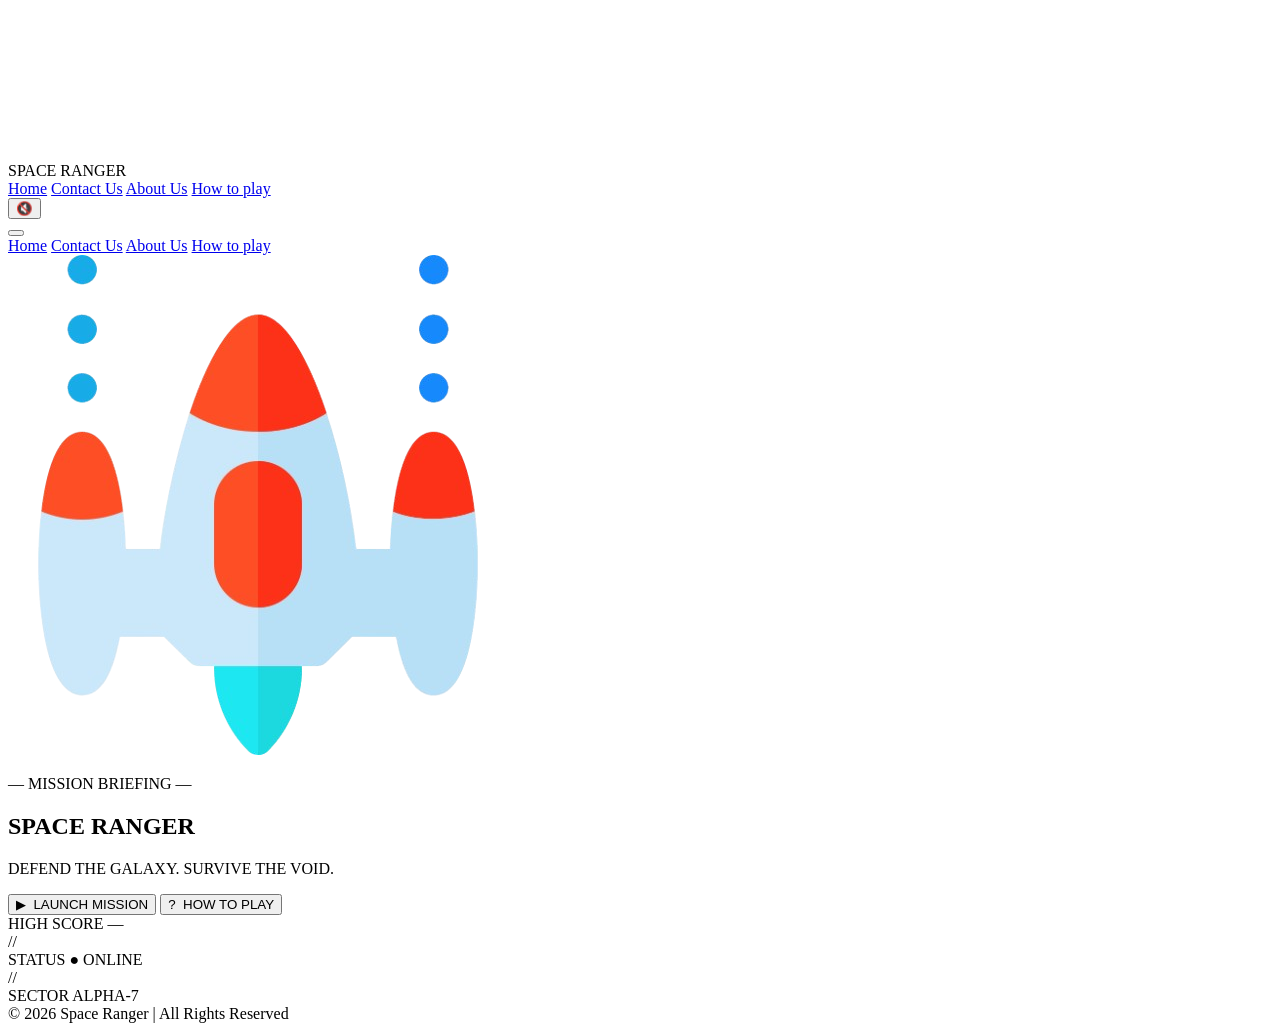
==== commit da8df0ec: "Css changes" ====
--- a/html/index.html
+++ b/html/index.html
@@ -8,10 +8,10 @@
     <link rel="preconnect" href="https://fonts.googleapis.com">
     <link rel="preconnect" href="https://fonts.gstatic.com" crossorigin>
     <link href="https://fonts.googleapis.com/css2?family=Share+Tech+Mono&display=swap" rel="stylesheet">
-    <link rel="stylesheet" href="../css/game.css">
-    <link rel="stylesheet" href="../css/index.css">
-    <link rel="stylesheet" href="../css/contact.css">
-    <link rel="stylesheet" href="../css/shared.css">
+    <link rel="stylesheet" href="../Web_Technologies_SpaceRanger_40804620/game.css">
+    <link rel="stylesheet" href="../Web_Technologies_SpaceRanger_40804620/index.css">
+    <link rel="stylesheet" href="../Web_Technologies_SpaceRanger_40804620/contact.css">
+    <link rel="stylesheet" href="../Web_Technologies_SpaceRanger_40804620/shared.css">
 </head>
 
 <body>
@@ -107,7 +107,7 @@
         © 2026 Space Ranger | All Rights Reserved
     </footer>
 
-    <script src="../js/game.js"></script>
+    <script src="../Web_Technologies_SpaceRanger_40804620/game.js"></script>
     <script>
         const hs = localStorage.getItem('highScore');
         const el = document.getElementById('hsDisplay');
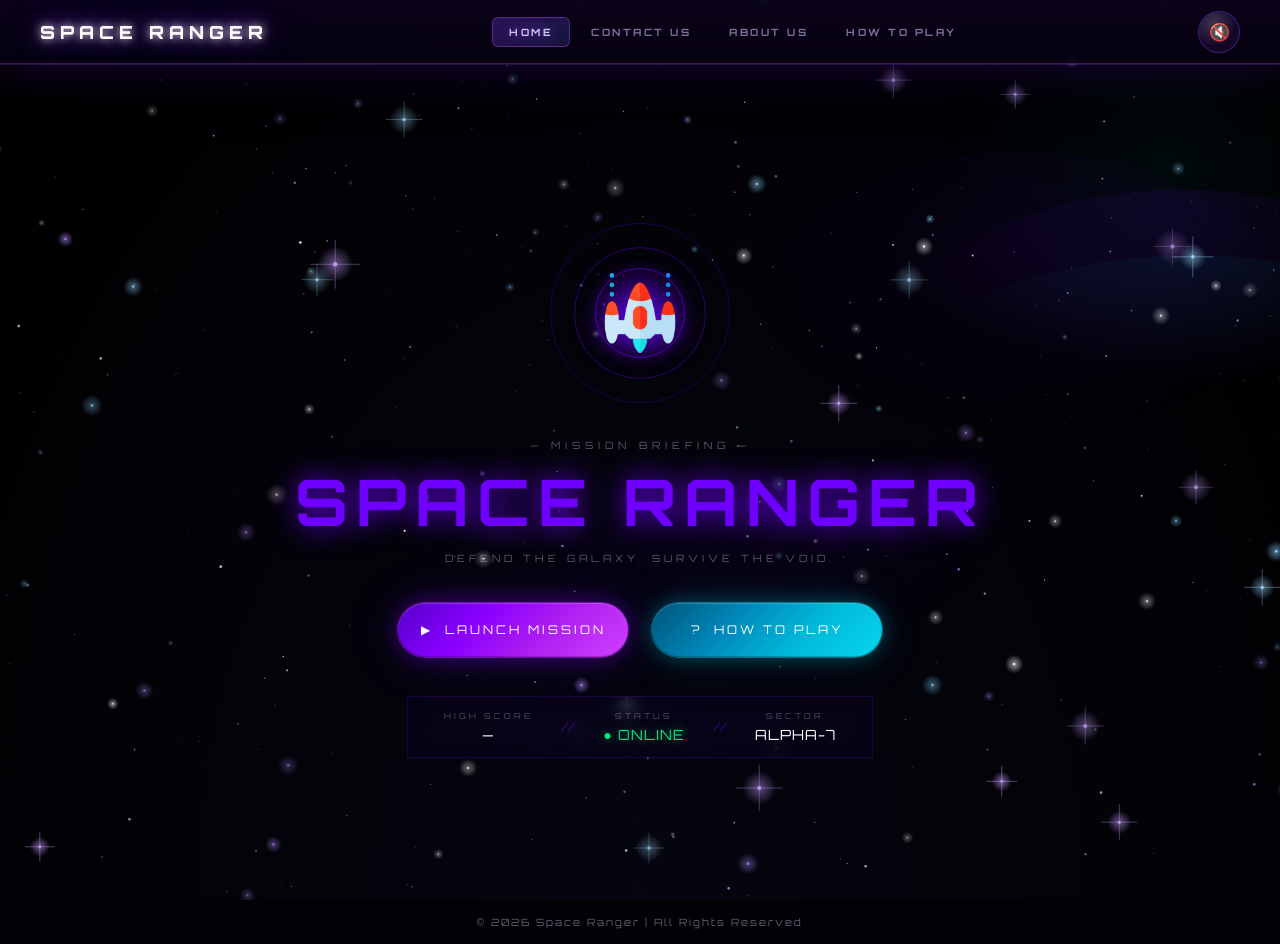
==== commit 5f1f64db: "css changes2" ====
--- a/html/index.html
+++ b/html/index.html
@@ -8,10 +8,10 @@
     <link rel="preconnect" href="https://fonts.googleapis.com">
     <link rel="preconnect" href="https://fonts.gstatic.com" crossorigin>
     <link href="https://fonts.googleapis.com/css2?family=Share+Tech+Mono&display=swap" rel="stylesheet">
-    <link rel="stylesheet" href="../Web_Technologies_SpaceRanger_40804620/game.css">
-    <link rel="stylesheet" href="../Web_Technologies_SpaceRanger_40804620/index.css">
-    <link rel="stylesheet" href="../Web_Technologies_SpaceRanger_40804620/contact.css">
-    <link rel="stylesheet" href="../Web_Technologies_SpaceRanger_40804620/shared.css">
+    <link rel="stylesheet" href="https://yehtetag11.github.io/Web_Technologies_SpaceRanger_40804620/game.css">
+    <link rel="stylesheet" href="https://yehtetag11.github.io/Web_Technologies_SpaceRanger_40804620/index.css">
+    <link rel="stylesheet" href="https://yehtetag11.github.io/Web_Technologies_SpaceRanger_40804620/contact.css">
+    <link rel="stylesheet" href="https://yehtetag11.github.io/Web_Technologies_SpaceRanger_40804620/shared.css">
 </head>
 
 <body>
@@ -107,7 +107,7 @@
         © 2026 Space Ranger | All Rights Reserved
     </footer>
 
-    <script src="../Web_Technologies_SpaceRanger_40804620/game.js"></script>
+    <script src="https://yehtetag11.github.io/Web_Technologies_SpaceRanger_40804620/game.js"></script>
     <script>
         const hs = localStorage.getItem('highScore');
         const el = document.getElementById('hsDisplay');
